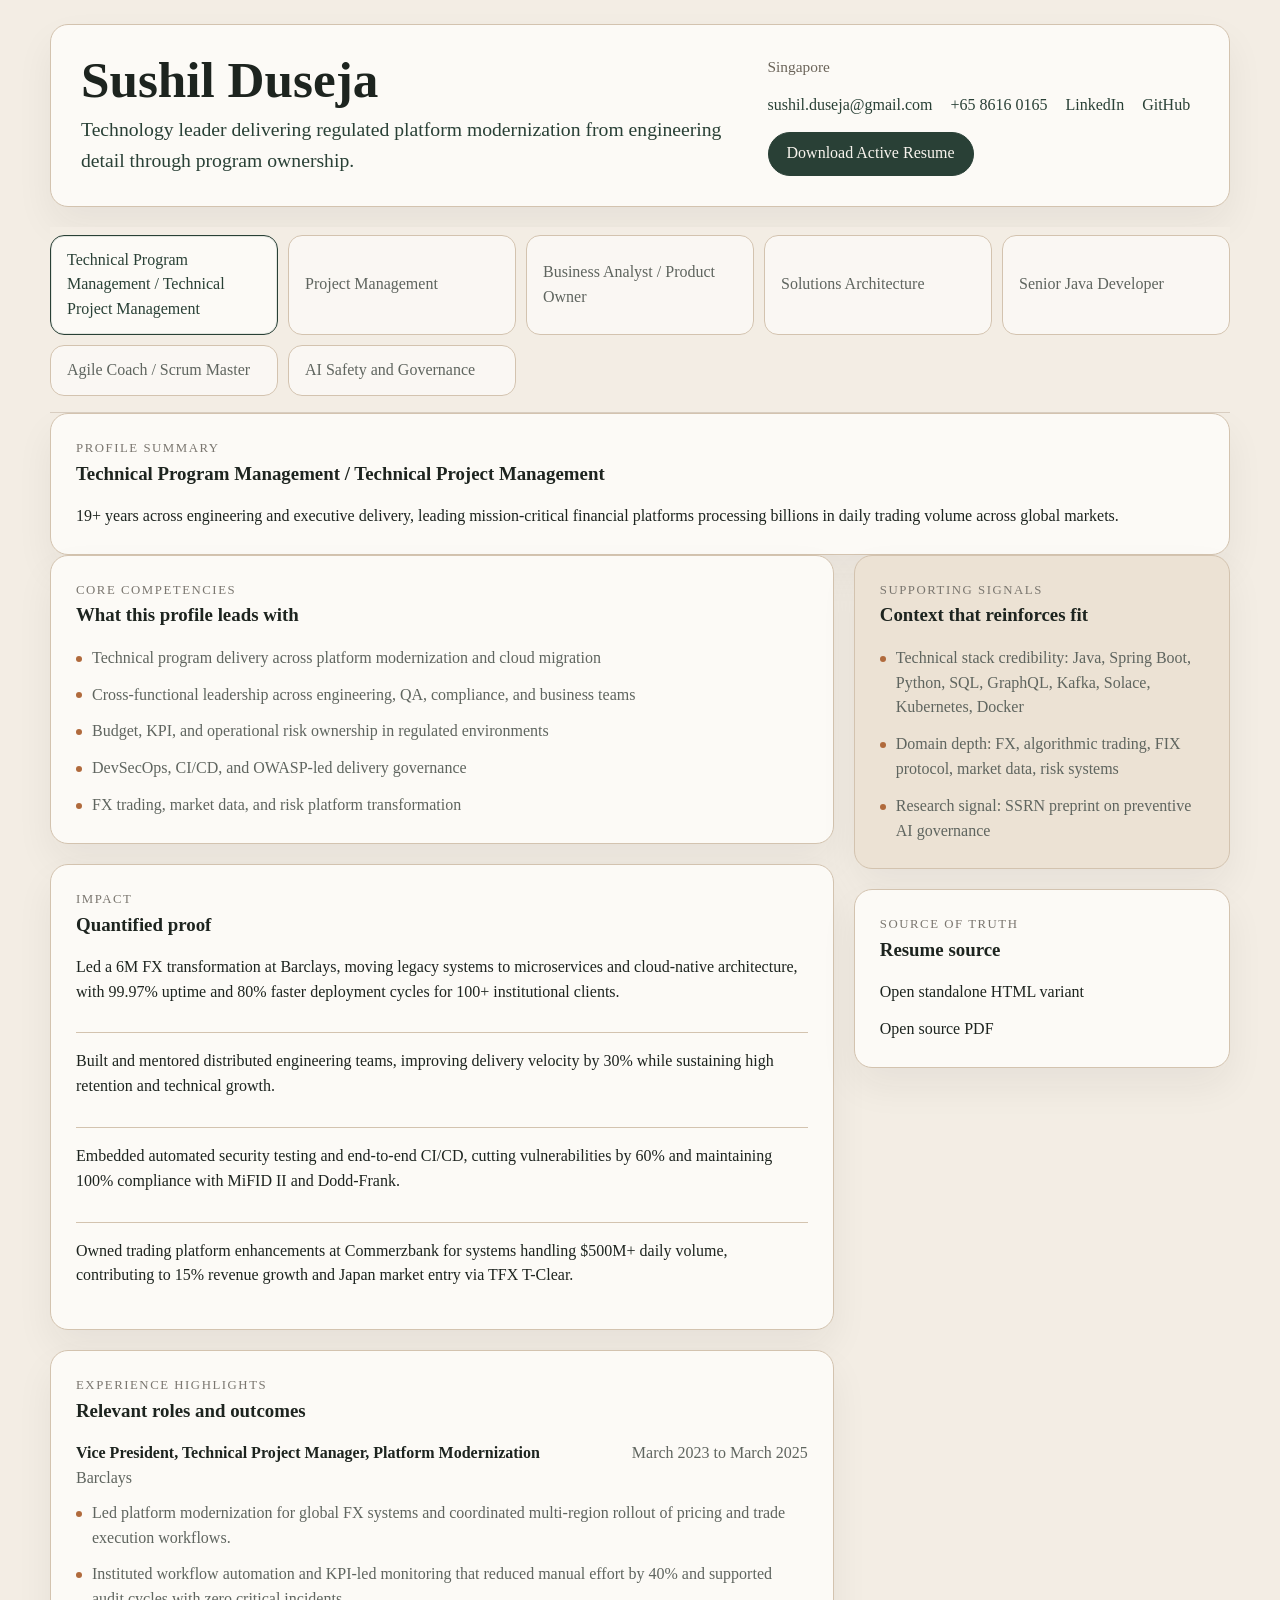
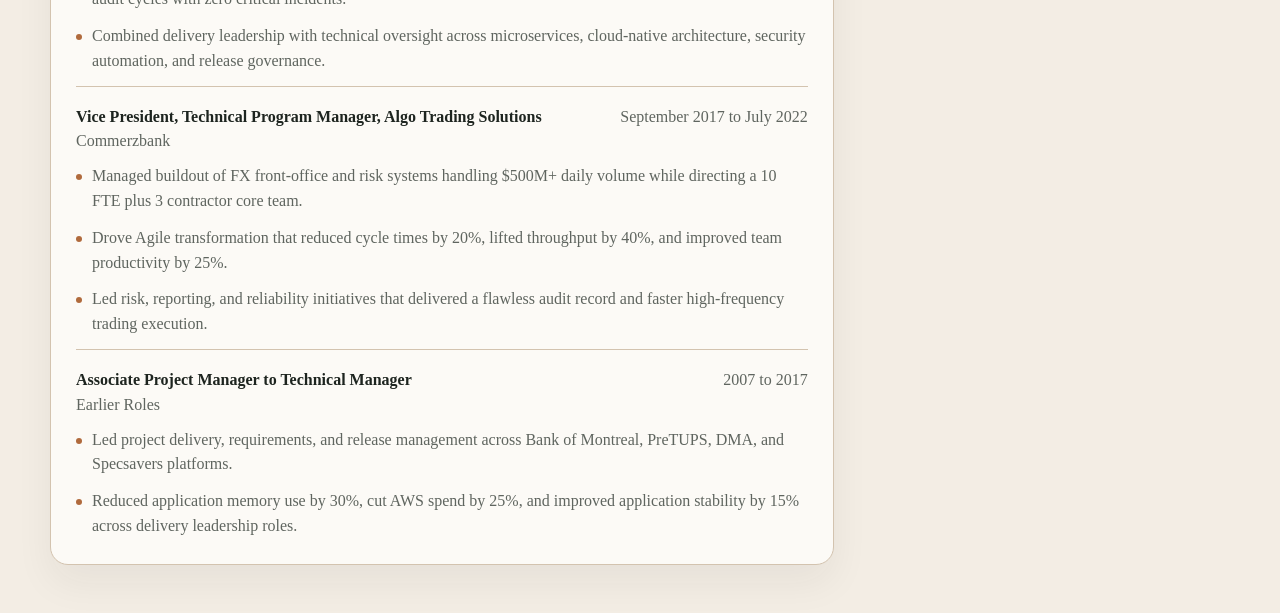
==== index.html @ 8a0b8b5a "Initial Commit" ====
<!doctype html>
<html lang="en">
<head>
  <meta charset="utf-8">
  <meta name="viewport" content="width=device-width, initial-scale=1">
  <title>Sushil Duseja | Interactive Resume</title>
  <meta name="description" content="Interactive recruiter-first resume with seven role-specific profiles and direct PDF downloads.">
  <link rel="stylesheet" href="assets/css/styles.css">
</head>
<body data-page="interactive" data-root="">
  <div class="page-shell">
    <header class="site-header">
      <div class="identity-block">
        <p class="eyebrow ui-hidden">Interactive Resume</p>
        <h1>Sushil Duseja</h1>
        <p class="positioning" id="active-positioning"></p>
      </div>
      <div class="contact-block">
        <p class="contact-location">Singapore</p>
        <div class="contact-links">
          <a href="mailto:sushil.duseja@gmail.com">sushil.duseja@gmail.com</a>
          <a href="tel:+6586160165">+65 8616 0165</a>
          <a href="https://www.linkedin.com/in/sushilduseja" target="_blank" rel="noreferrer">LinkedIn</a>
          <a href="https://github.com/sushilduseja" target="_blank" rel="noreferrer">GitHub</a>
        </div>
        <div class="contact-actions">
          <a class="button button-primary" id="active-pdf-link" href="resume/TPM/Sushil_K_Duseja_Resume.pdf" target="_blank" rel="noreferrer">Download Active Resume</a>
        </div>
      </div>
    </header>

    <nav class="tab-bar" aria-label="Resume categories">
      <div class="tab-list" id="tab-list" role="tablist" aria-orientation="horizontal"></div>
    </nav>

    <main class="content-shell" id="profile-root" tabindex="-1"></main>
  </div>

  <script src="assets/data/resume-data.js"></script>
  <script src="assets/js/app.js"></script>
</body>
</html>
---- assets/css/styles.css ----
:root {
  --color-primary: #294036;
  --color-secondary: #6b6459;
  --color-accent: #b06a3c;
  --color-background: #f3ede4;
  --color-surface: #fcfaf6;
  --color-surface-muted: #ece2d4;
  --color-border: #d3c3af;
  --color-border-strong: #a38c74;
  --color-text: #1d241f;
  --color-text-muted: #5f655f;
  --color-text-soft: #7a766f;
  --shadow-soft: 0 18px 38px rgba(29, 36, 31, 0.06);
  --shadow-lift: 0 14px 30px rgba(29, 36, 31, 0.1);
  --max: 1180px;
  --radius: 18px;
  --transition-fast: 160ms ease;
  --transition-panel: 220ms ease;
}

*,
*::before,
*::after {
  box-sizing: border-box;
}

html {
  scroll-behavior: smooth;
}

body {
  margin: 0;
  font-family: Georgia, "Times New Roman", serif;
  background: var(--color-background);
  color: var(--color-text);
  line-height: 1.55;
}

a {
  color: inherit;
}

button,
a,
input,
textarea,
select {
  font: inherit;
}

.page-shell {
  width: min(calc(100% - 32px), var(--max));
  margin: 0 auto;
  padding: 24px 0 48px;
}

.site-header,
.variant-header,
.section-card,
.summary-card,
.support-card,
.variant-card {
  background: var(--color-surface);
  border: 1px solid var(--color-border);
  border-radius: var(--radius);
  box-shadow: var(--shadow-soft);
  transition: border-color var(--transition-fast), box-shadow var(--transition-fast), transform var(--transition-fast);
}

.site-header,
.variant-header {
  display: grid;
  grid-template-columns: minmax(0, 1.45fr) minmax(320px, 0.95fr);
  gap: 28px;
  padding: 30px;
  margin-bottom: 20px;
}

.eyebrow {
  margin: 0 0 10px;
  font-size: 0.8rem;
  letter-spacing: 0.12em;
  text-transform: uppercase;
  color: var(--color-text-soft);
}

h1,
h2,
h3,
h4,
p {
  margin-top: 0;
}

h1 {
  margin-bottom: 10px;
  font-size: clamp(2.15rem, 4vw, 3.7rem);
  line-height: 0.96;
}

.positioning {
  margin-bottom: 0;
  font-size: 1.23rem;
  color: var(--color-primary);
  max-width: 44rem;
}

.variant-positioning {
  margin-bottom: 0;
  font-size: 1.05rem;
  color: var(--color-primary);
  max-width: 44rem;
}

.contact-block,
.variant-meta {
  display: flex;
  flex-direction: column;
  align-items: flex-start;
  gap: 14px;
  color: var(--color-text-muted);
  justify-content: space-between;
}

.contact-block p,
.variant-meta p {
  margin-bottom: 0;
}

.contact-location {
  font-size: 0.96rem;
  color: var(--color-secondary);
}

.contact-links {
  display: flex;
  flex-wrap: wrap;
  gap: 10px 18px;
  align-items: center;
}

.contact-links a,
.variant-meta a {
  text-decoration: none;
}

.contact-links a {
  color: var(--color-primary);
}

.contact-links a:hover,
.contact-links a:focus-visible,
.meta-list a:hover,
.meta-list a:focus-visible,
.variant-meta a:hover,
.variant-meta a:focus-visible {
  color: var(--color-accent);
}

.contact-actions {
  display: flex;
  flex-wrap: wrap;
  gap: 12px;
}

.button {
  display: inline-flex;
  align-items: center;
  justify-content: center;
  min-height: 44px;
  padding: 0 18px;
  border-radius: 999px;
  border: 1px solid var(--color-border-strong);
  text-decoration: none;
  transition: background-color var(--transition-fast), color var(--transition-fast), border-color var(--transition-fast), transform var(--transition-fast), box-shadow var(--transition-fast);
}

.button:hover,
.button:focus-visible {
  transform: translateY(-1px);
  box-shadow: 0 10px 18px rgba(176, 106, 60, 0.12);
}

.button-primary {
  background: var(--color-primary);
  border-color: var(--color-primary);
  color: #f8f4ee;
}

.button-primary:hover,
.button-primary:focus-visible {
  background: #1f3028;
  border-color: #1f3028;
}

.tab-bar {
  position: sticky;
  top: 0;
  z-index: 20;
  padding: 8px 0 16px;
  background: rgba(243, 237, 228, 0.96);
  border-bottom: 1px solid rgba(163, 140, 116, 0.32);
  backdrop-filter: blur(8px);
}

.tab-list {
  display: grid;
  grid-template-columns: repeat(auto-fit, minmax(220px, 1fr));
  gap: 10px;
}

.tab {
  min-height: 44px;
  width: 100%;
  padding: 12px 16px;
  border-radius: 14px;
  border: 1px solid var(--color-border);
  background: rgba(252, 250, 246, 0.84);
  color: var(--color-text-muted);
  cursor: pointer;
  text-align: left;
  transition: background-color var(--transition-fast), border-color var(--transition-fast), color var(--transition-fast), transform var(--transition-fast), box-shadow var(--transition-fast);
}

.tab:hover,
.tab:focus-visible {
  border-color: var(--color-border-strong);
  color: var(--color-text);
  box-shadow: 0 8px 16px rgba(29, 36, 31, 0.06);
}

.tab[aria-selected="true"] {
  background: var(--color-surface);
  border-color: var(--color-primary);
  color: var(--color-primary);
  box-shadow: inset 0 0 0 1px rgba(41, 64, 54, 0.12);
}

.content-shell,
.variant-shell {
  display: grid;
  gap: 20px;
}

.profile-grid {
  display: grid;
  grid-template-columns: minmax(0, 1.5fr) minmax(290px, 0.72fr);
  gap: 20px;
  align-items: start;
}

.main-column,
.side-column {
  display: grid;
  gap: 20px;
}

.section-card,
.summary-card,
.support-card,
.variant-card {
  padding: 25px;
}

.summary-card p:last-child,
.section-card p:last-child,
.support-card p:last-child {
  margin-bottom: 0;
}

.summary-card {
  animation: fadeUp var(--transition-panel);
}

.profile-panel {
  animation: fadePanel var(--transition-panel);
}

.section-header {
  display: flex;
  align-items: center;
  justify-content: space-between;
  gap: 16px;
  margin-bottom: 16px;
}

.section-title {
  margin-bottom: 0;
  font-size: 1.18rem;
}

.section-kicker {
  font-size: 0.8rem;
  letter-spacing: 0.12em;
  text-transform: uppercase;
  color: var(--color-text-soft);
}

.compact-list,
.signal-list,
.impact-list,
.experience-list,
.meta-list {
  display: grid;
  gap: 12px;
  padding: 0;
  margin: 0;
  list-style: none;
}

.compact-list li,
.signal-list li {
  padding-left: 16px;
  position: relative;
  color: var(--color-text-muted);
}

.compact-list li::before,
.signal-list li::before {
  content: "";
  position: absolute;
  left: 0;
  top: 0.62em;
  width: 6px;
  height: 6px;
  border-radius: 50%;
  background: var(--color-accent);
}

.impact-list li {
  padding: 16px 0;
  border-top: 1px solid var(--color-border);
}

.impact-list li:first-child {
  padding-top: 0;
  border-top: 0;
}

.experience-item {
  padding-top: 18px;
  border-top: 1px solid var(--color-border);
}

.experience-item:first-child {
  padding-top: 0;
  border-top: 0;
}

.experience-topline {
  display: flex;
  flex-wrap: wrap;
  justify-content: space-between;
  gap: 8px 16px;
  margin-bottom: 10px;
}

.experience-role {
  font-weight: 700;
}

.experience-company,
.experience-dates {
  color: var(--color-text-muted);
}

.support-card {
  background: var(--color-surface-muted);
}

.meta-list a {
  text-decoration: none;
}

.variant-page {
  width: min(calc(100% - 32px), 920px);
  margin: 0 auto;
  padding: 24px 0 48px;
}

.variant-card .summary-card,
.variant-card .support-card,
.variant-card .section-card {
  box-shadow: none;
}

.variant-actions {
  display: flex;
  flex-wrap: wrap;
  gap: 10px;
}

.print-note {
  margin: 0;
  font-size: 0.92rem;
  color: var(--color-text-soft);
}

.hidden,
.ui-hidden {
  display: none !important;
}

@keyframes fadeUp {
  from {
    opacity: 0;
    transform: translateY(8px);
  }
  to {
    opacity: 1;
    transform: translateY(0);
  }
}

@keyframes fadePanel {
  from {
    opacity: 0;
    transform: translateY(10px);
  }
  to {
    opacity: 1;
    transform: translateY(0);
  }
}

@media (hover: hover) {
  .section-card:hover,
  .summary-card:hover,
  .support-card:hover,
  .variant-header:hover,
  .site-header:hover {
    border-color: var(--color-border-strong);
    box-shadow: var(--shadow-lift);
  }
}

@media (max-width: 1080px) {
  .site-header,
  .variant-header {
    grid-template-columns: 1fr;
  }
}

@media (max-width: 920px) {
  .profile-grid {
    grid-template-columns: 1fr;
  }

  .page-shell,
  .variant-page {
    width: min(calc(100% - 28px), var(--max));
  }

  .tab-list {
    grid-template-columns: repeat(auto-fit, minmax(200px, 1fr));
  }
}

@media (max-width: 760px) {
  .site-header,
  .variant-header,
  .section-card,
  .summary-card,
  .support-card,
  .variant-card {
    padding: 22px;
  }

  .contact-links,
  .variant-actions {
    width: 100%;
  }

  .variant-actions .button,
  .contact-actions .button {
    width: 100%;
  }
}

@media (max-width: 640px) {
  .page-shell,
  .variant-page {
    width: min(calc(100% - 20px), var(--max));
    padding-top: 16px;
  }

  .site-header,
  .variant-header,
  .section-card,
  .summary-card,
  .support-card,
  .variant-card {
    padding: 18px;
    border-radius: 14px;
  }

  h1 {
    font-size: 2.1rem;
  }

  .positioning {
    font-size: 1.08rem;
  }

  .variant-positioning {
    font-size: 1rem;
  }

  .tab-list {
    grid-template-columns: 1fr;
  }

  .tab {
    min-height: 48px;
  }

  .experience-topline {
    flex-direction: column;
    align-items: flex-start;
  }
}

@media (prefers-reduced-motion: reduce) {
  *,
  *::before,
  *::after {
    animation-duration: 0.01ms !important;
    animation-iteration-count: 1 !important;
    transition-duration: 0.01ms !important;
    scroll-behavior: auto !important;
  }
}

@media print {
  body {
    background: #ffffff;
    color: #000000;
  }

  .page-shell,
  .variant-page {
    width: 100%;
    margin: 0;
    padding: 0;
  }

  .tab-bar,
  .button,
  .print-note {
    display: none !important;
  }

  .site-header,
  .variant-header,
  .section-card,
  .summary-card,
  .support-card,
  .variant-card {
    box-shadow: none;
    border-color: #cfcfcf;
    break-inside: avoid;
  }
}
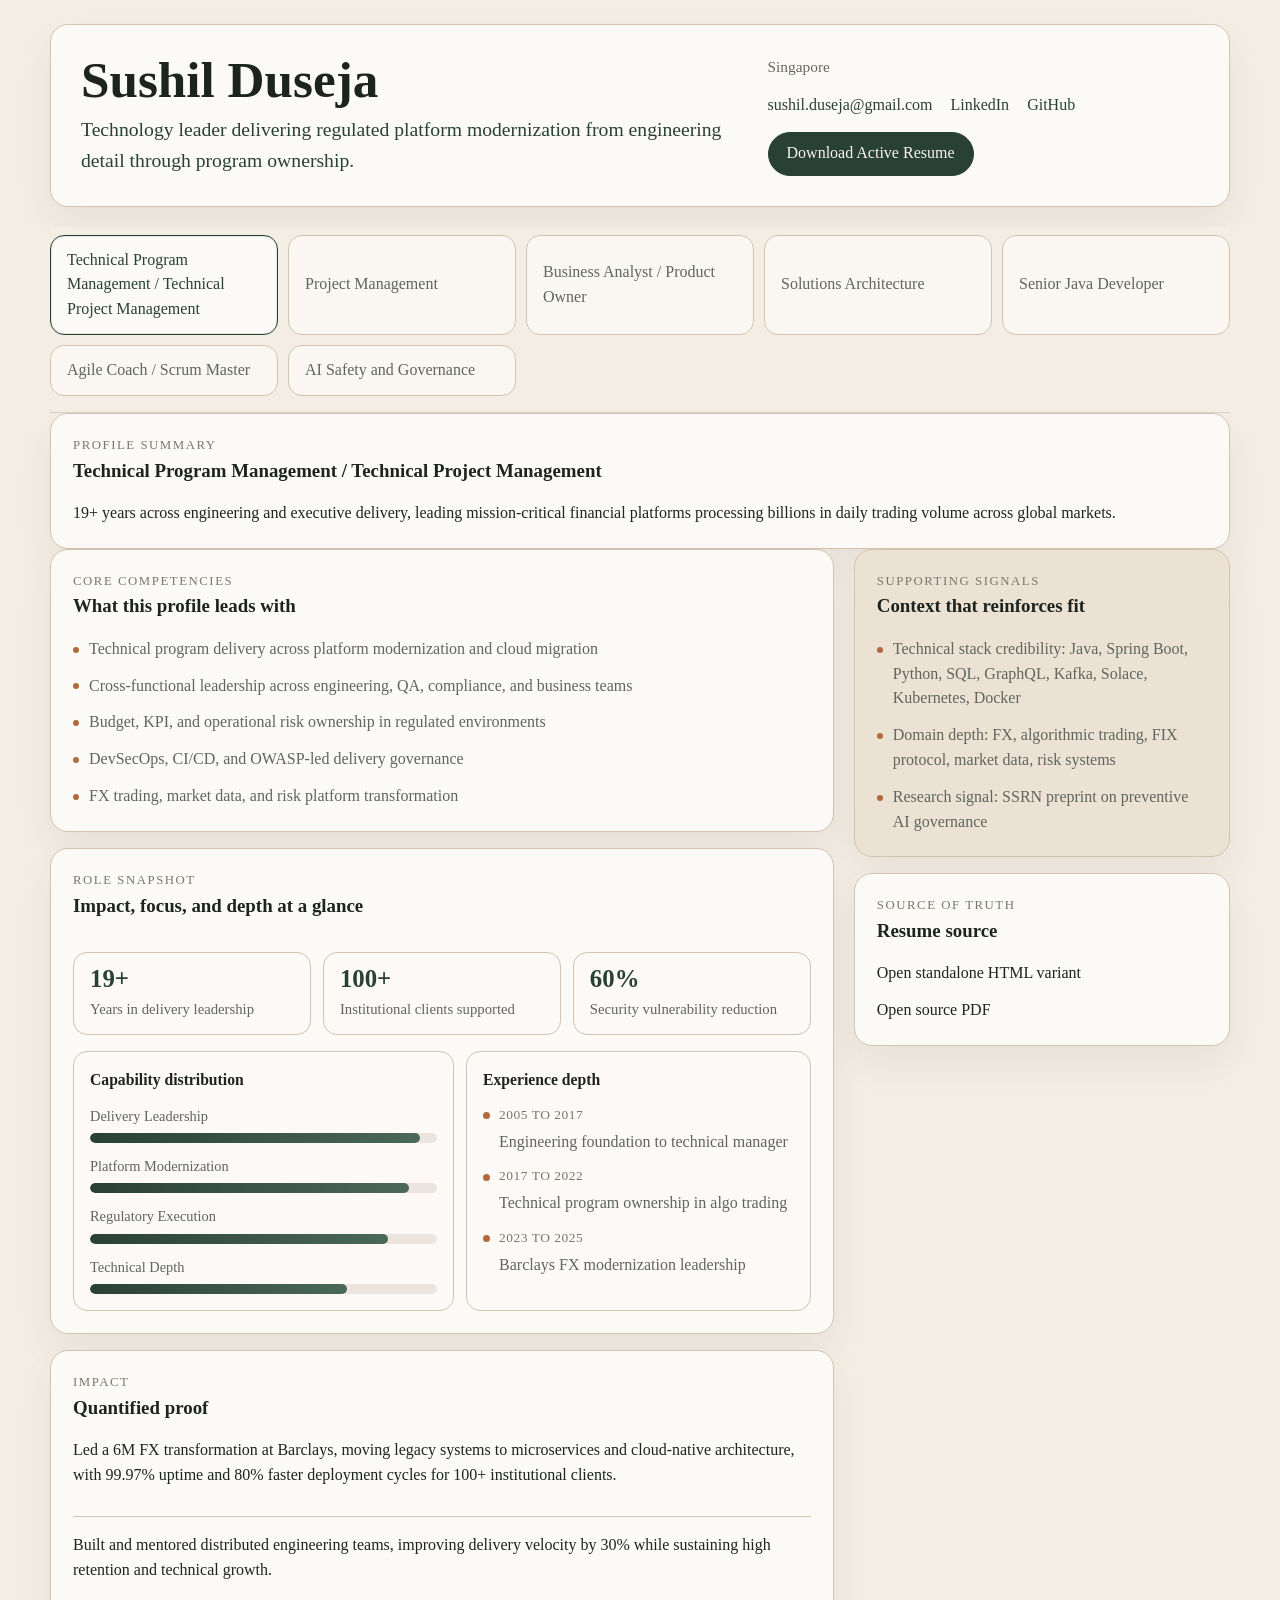
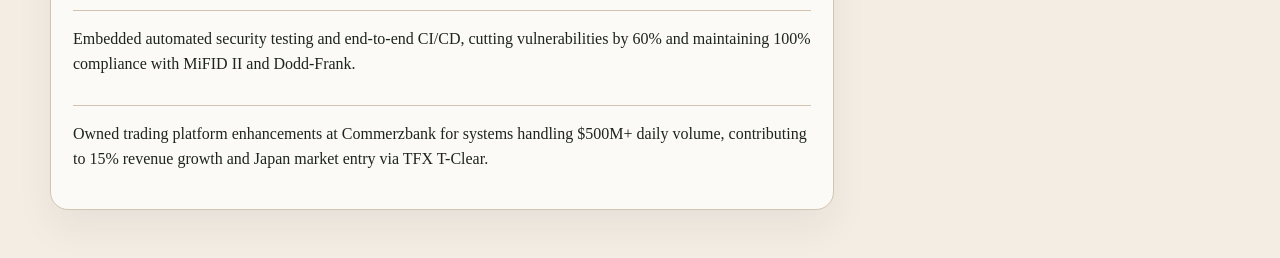
==== commit d07750c4: "Refactor visual components and update resume data structure for enhanced profile presentation" ====
--- a/index.html
+++ b/index.html
@@ -19,7 +19,6 @@
         <p class="contact-location">Singapore</p>
         <div class="contact-links">
           <a href="mailto:sushil.duseja@gmail.com">sushil.duseja@gmail.com</a>
-          <a href="tel:+6586160165">+65 8616 0165</a>
           <a href="https://www.linkedin.com/in/sushilduseja" target="_blank" rel="noreferrer">LinkedIn</a>
           <a href="https://github.com/sushilduseja" target="_blank" rel="noreferrer">GitHub</a>
         </div>
--- a/assets/css/styles.css
+++ b/assets/css/styles.css
@@ -239,7 +239,7 @@
 .content-shell,
 .variant-shell {
   display: grid;
-  gap: 20px;
+  gap: 16px;
 }
 
 .profile-grid {
@@ -252,14 +252,14 @@
 .main-column,
 .side-column {
   display: grid;
-  gap: 20px;
+  gap: 16px;
 }
 
 .section-card,
 .summary-card,
 .support-card,
 .variant-card {
-  padding: 25px;
+  padding: 22px;
 }
 
 .summary-card p:last-child,
@@ -273,7 +273,134 @@
 }
 
 .profile-panel {
-  animation: fadePanel var(--transition-panel);
+  animation: fadePanel 190ms ease-out;
+}
+
+.unified-profile-grid {
+  align-items: start;
+}
+
+.unified-visuals {
+  display: grid;
+  gap: 16px;
+}
+
+.visual-metrics-grid {
+  display: grid;
+  grid-template-columns: repeat(3, minmax(0, 1fr));
+  gap: 12px;
+}
+
+.visual-metric,
+.visual-panel {
+  border: 1px solid var(--color-border);
+  border-radius: 14px;
+  background: rgba(252, 250, 246, 0.88);
+}
+
+.visual-metric {
+  padding: 14px 16px;
+}
+
+.visual-metric-value {
+  font-size: 1.55rem;
+  line-height: 1;
+  font-weight: 700;
+  color: var(--color-primary);
+  margin-bottom: 6px;
+}
+
+.visual-metric-label {
+  font-size: 0.92rem;
+  color: var(--color-text-muted);
+}
+
+.visual-detail-grid {
+  display: grid;
+  grid-template-columns: minmax(0, 1.05fr) minmax(0, 0.95fr);
+  gap: 12px;
+}
+
+.visual-panel {
+  padding: 16px;
+}
+
+.visual-panel-title {
+  margin: 0 0 12px;
+  font-size: 0.98rem;
+  color: var(--color-text);
+}
+
+.focus-chart {
+  display: grid;
+  gap: 12px;
+}
+
+.focus-row {
+  display: grid;
+  gap: 6px;
+}
+
+.focus-topline {
+  display: flex;
+  justify-content: flex-start;
+  gap: 12px;
+  font-size: 0.9rem;
+  color: var(--color-text-muted);
+}
+
+.focus-track {
+  width: 100%;
+  height: 10px;
+  overflow: hidden;
+  border-radius: 999px;
+  background: rgba(163, 140, 116, 0.18);
+}
+
+.focus-fill {
+  height: 100%;
+  border-radius: inherit;
+  background: linear-gradient(90deg, var(--color-primary), #4b6859);
+  width: 0%;
+  transition: width 760ms cubic-bezier(0.22, 1, 0.36, 1);
+  will-change: width;
+}
+
+.timeline-list {
+  display: grid;
+  gap: 12px;
+  margin: 0;
+  padding: 0;
+  list-style: none;
+}
+
+.timeline-item {
+  position: relative;
+  display: grid;
+  gap: 4px;
+  padding-left: 16px;
+}
+
+.timeline-item::before {
+  content: "";
+  position: absolute;
+  top: 0.45rem;
+  left: 0;
+  width: 7px;
+  height: 7px;
+  border-radius: 50%;
+  background: var(--color-accent);
+}
+
+.timeline-period {
+  font-size: 0.84rem;
+  letter-spacing: 0.04em;
+  text-transform: uppercase;
+  color: var(--color-text-soft);
+}
+
+.timeline-label {
+  color: var(--color-text-muted);
 }
 
 .section-header {
@@ -415,7 +542,7 @@
 @keyframes fadePanel {
   from {
     opacity: 0;
-    transform: translateY(10px);
+    transform: translateY(8px);
   }
   to {
     opacity: 1;
@@ -454,6 +581,11 @@
   .tab-list {
     grid-template-columns: repeat(auto-fit, minmax(200px, 1fr));
   }
+
+  .visual-metrics-grid,
+  .visual-detail-grid {
+    grid-template-columns: 1fr;
+  }
 }
 
 @media (max-width: 760px) {
@@ -471,6 +603,10 @@
     width: 100%;
   }
 
+  .contact-links {
+    gap: 10px 14px;
+  }
+
   .variant-actions .button,
   .contact-actions .button {
     width: 100%;
@@ -517,6 +653,15 @@
   .experience-topline {
     flex-direction: column;
     align-items: flex-start;
+  }
+
+  .visual-metrics-grid {
+    gap: 10px;
+  }
+
+  .visual-metric,
+  .visual-panel {
+    padding: 14px;
   }
 }
 
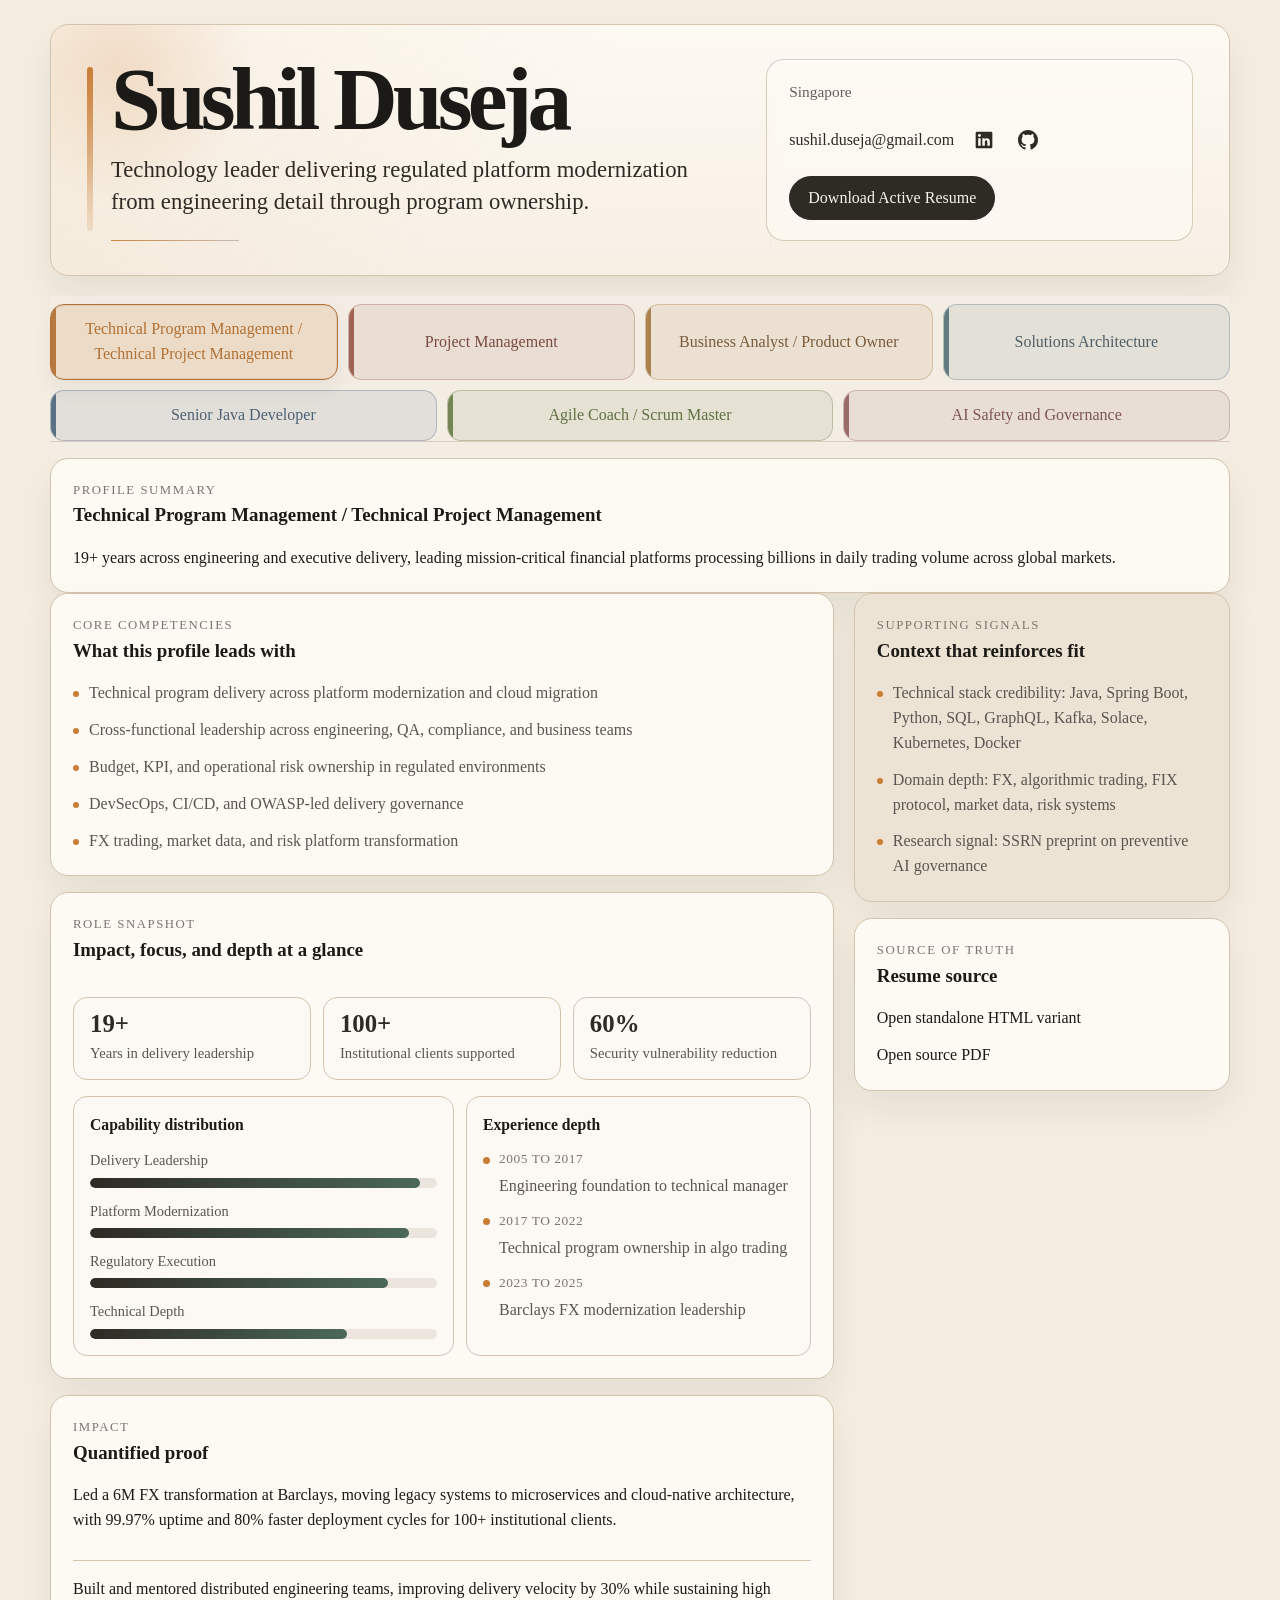
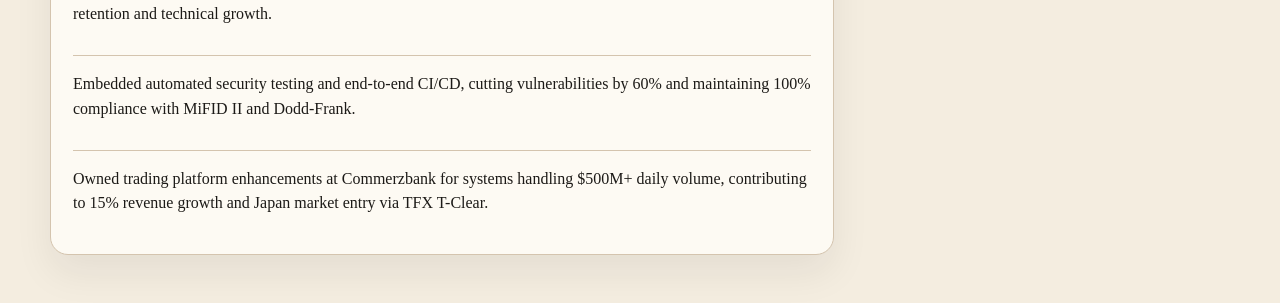
==== commit 7310a539: "Enhance contact links with icon support and adjust layout spacing" ====
--- a/index.html
+++ b/index.html
@@ -19,8 +19,16 @@
         <p class="contact-location">Singapore</p>
         <div class="contact-links">
           <a href="mailto:sushil.duseja@gmail.com">sushil.duseja@gmail.com</a>
-          <a href="https://www.linkedin.com/in/sushilduseja" target="_blank" rel="noreferrer">LinkedIn</a>
-          <a href="https://github.com/sushilduseja" target="_blank" rel="noreferrer">GitHub</a>
+          <a href="https://www.linkedin.com/in/sushilduseja" target="_blank" rel="noreferrer" class="icon-link linkedin-link">
+            <svg aria-label="LinkedIn" viewBox="0 0 24 24" width="20" height="20" fill="currentColor">
+              <path d="M20.5 2h-17A1.5 1.5 0 002 3.5v17A1.5 1.5 0 003.5 22h17a1.5 1.5 0 001.5-1.5v-17A1.5 1.5 0 0020.5 2zM8 19H5v-9h3zM6.5 8.25A1.75 1.75 0 118.3 6.5a1.78 1.78 0 01-1.8 1.75zM19 19h-3v-4.74c0-1.42-.6-1.93-1.38-1.93A1.74 1.74 0 0013 14.19a.66.66 0 000 .14V19h-3v-9h2.9v1.3a3.11 3.11 0 012.7-1.4c1.55 0 3.36.86 3.36 3.66z"/>
+            </svg>
+          </a>
+          <a href="https://github.com/sushilduseja" target="_blank" rel="noreferrer" class="icon-link github-link">
+            <svg aria-label="GitHub" viewBox="0 0 24 24" width="20" height="20" fill="currentColor">
+              <path d="M12 0c-6.626 0-12 5.373-12 12 0 5.302 3.438 9.8 8.207 11.387.599.111.793-.261.793-.577v-2.234c-3.338.726-4.033-1.416-4.033-1.416-.546-1.387-1.333-1.756-1.333-1.756-1.089-.745.083-.729.083-.729 1.205.084 1.839 1.237 1.839 1.237 1.07 1.834 2.807 1.304 3.492.997.107-.775.418-1.305.762-1.604-2.665-.305-5.467-1.334-5.467-5.931 0-1.311.469-2.381 1.236-3.221-.124-.303-.535-1.524.117-3.176 0 0 1.008-.322 3.301 1.23.957-.266 1.983-.399 3.003-.404 1.02.005 2.047.138 3.006.404 2.291-1.552 3.297-1.23 3.297-1.23.653 1.653.242 2.874.118 3.176.77.84 1.235 1.911 1.235 3.221 0 4.609-2.807 5.624-5.479 5.921.43.372.823 1.102.823 2.222v 3.293c0 .319.192.694.801.576 4.765-1.589 8.199-6.086 8.199-11.386 0-6.627-5.373-12-12-12z"/>
+            </svg>
+          </a>
         </div>
         <div class="contact-actions">
           <a class="button button-primary" id="active-pdf-link" href="resume/TPM/Sushil_K_Duseja_Resume.pdf" target="_blank" rel="noreferrer">Download Active Resume</a>
--- a/assets/css/styles.css
+++ b/assets/css/styles.css
@@ -1,17 +1,17 @@
 :root {
-  --color-primary: #294036;
-  --color-secondary: #6b6459;
-  --color-accent: #b06a3c;
-  --color-background: #f3ede4;
-  --color-surface: #fcfaf6;
-  --color-surface-muted: #ece2d4;
-  --color-border: #d3c3af;
-  --color-border-strong: #a38c74;
-  --color-text: #1d241f;
-  --color-text-muted: #5f655f;
-  --color-text-soft: #7a766f;
-  --shadow-soft: 0 18px 38px rgba(29, 36, 31, 0.06);
-  --shadow-lift: 0 14px 30px rgba(29, 36, 31, 0.1);
+  --color-primary: #2e2a24;
+  --color-secondary: #655e55;
+  --color-accent: #c97c34;
+  --color-background: #f4ede0;
+  --color-surface: #fdfaf3;
+  --color-surface-muted: #ece3d5;
+  --color-border: #d4c4ae;
+  --color-border-strong: #a8906c;
+  --color-text: #1c1a17;
+  --color-text-muted: #5a5550;
+  --color-text-soft: #7c766e;
+  --shadow-soft: 0 18px 38px rgba(28, 26, 23, 0.07);
+  --shadow-lift: 0 14px 30px rgba(28, 26, 23, 0.12);
   --max: 1180px;
   --radius: 18px;
   --transition-fast: 160ms ease;
@@ -72,8 +72,39 @@
   display: grid;
   grid-template-columns: minmax(0, 1.45fr) minmax(320px, 0.95fr);
   gap: 28px;
-  padding: 30px;
+  padding: 34px 36px;
   margin-bottom: 20px;
+}
+
+.site-header {
+  position: relative;
+  overflow: hidden;
+  isolation: isolate;
+  background:
+    linear-gradient(135deg, rgba(201, 124, 52, 0.08) 0%, rgba(201, 124, 52, 0) 42%),
+    linear-gradient(180deg, #fdfaf3 0%, #f7efe4 100%);
+}
+
+.site-header::before {
+  content: "";
+  position: absolute;
+  left: -72px;
+  top: -96px;
+  width: 280px;
+  height: 280px;
+  border-radius: 50%;
+  background: radial-gradient(circle, rgba(201, 124, 52, 0.22) 0%, rgba(201, 124, 52, 0) 68%);
+  opacity: 0.8;
+  pointer-events: none;
+}
+
+.site-header::after {
+  content: "";
+  position: absolute;
+  inset: 18px auto 18px 61%;
+  width: 1px;
+  background: linear-gradient(180deg, rgba(168, 144, 108, 0), rgba(168, 144, 108, 0.48), rgba(168, 144, 108, 0));
+  pointer-events: none;
 }
 
 .eyebrow {
@@ -122,6 +153,61 @@
   justify-content: space-between;
 }
 
+.identity-block,
+.contact-block {
+  position: relative;
+  z-index: 1;
+}
+
+.identity-block {
+  padding-left: 24px;
+}
+
+.identity-block h1 {
+  margin-bottom: 14px;
+  font-size: clamp(3.3rem, 7vw, 5.6rem);
+  line-height: 0.9;
+  letter-spacing: -0.055em;
+  text-wrap: balance;
+}
+
+.site-header .positioning {
+  font-size: clamp(1.18rem, 2vw, 1.42rem);
+  max-width: 38rem;
+  line-height: 1.42;
+  text-wrap: balance;
+}
+
+.identity-block::before {
+  content: "";
+  position: absolute;
+  left: 0;
+  top: 8px;
+  bottom: 10px;
+  width: 6px;
+  border-radius: 999px;
+  background: linear-gradient(180deg, var(--color-accent), rgba(201, 124, 52, 0.14));
+}
+
+.identity-block::after {
+  content: "";
+  display: block;
+  width: 128px;
+  height: 1px;
+  margin-top: 22px;
+  background: linear-gradient(90deg, rgba(201, 124, 52, 0.92), rgba(46, 42, 36, 0.24));
+}
+
+.contact-block {
+  align-self: stretch;
+  padding: 20px 22px;
+  border-radius: 18px;
+  border: 1px solid rgba(168, 144, 108, 0.42);
+  background: rgba(253, 250, 243, 0.76);
+  box-shadow: inset 0 1px 0 rgba(255, 255, 255, 0.7);
+  backdrop-filter: blur(6px);
+}
+
 .contact-block p,
 .variant-meta p {
   margin-bottom: 0;
@@ -135,7 +221,7 @@
 .contact-links {
   display: flex;
   flex-wrap: wrap;
-  gap: 10px 18px;
+  gap: 14px 16px;
   align-items: center;
 }
 
@@ -146,6 +232,28 @@
 
 .contact-links a {
   color: var(--color-primary);
+}
+
+.icon-link {
+  display: inline-flex;
+  align-items: center;
+  justify-content: center;
+  width: 28px;
+  height: 28px;
+  border-radius: 6px;
+  transition: background-color var(--transition-fast), color var(--transition-fast), transform var(--transition-fast);
+}
+
+.icon-link:hover,
+.icon-link:focus-visible {
+  background-color: rgba(201, 124, 52, 0.12);
+  color: var(--color-accent);
+  transform: translateY(-2px);
+}
+
+.icon-link svg {
+  width: 20px;
+  height: 20px;
 }
 
 .contact-links a:hover,
@@ -199,41 +307,116 @@
   z-index: 20;
   padding: 8px 0 16px;
   background: rgba(243, 237, 228, 0.96);
+  border-bottom: none;
+  backdrop-filter: blur(8px);
+}
+
+.tab-list {
+  display: flex;
+  flex-wrap: wrap;
+  gap: 10px;
   border-bottom: 1px solid rgba(163, 140, 116, 0.32);
-  backdrop-filter: blur(8px);
-}
-
-.tab-list {
-  display: grid;
-  grid-template-columns: repeat(auto-fit, minmax(220px, 1fr));
-  gap: 10px;
 }
 
 .tab {
+  --tab-ink: var(--color-text-muted);
+  --tab-border-local: var(--color-border);
+  --tab-bg: rgba(252, 250, 243, 0.84);
+  --tab-strong: var(--color-primary);
+  --tab-active-bg: rgba(253, 250, 243, 0.98);
+  flex: 1 1 calc(25% - 8px);
   min-height: 44px;
   width: 100%;
   padding: 12px 16px;
   border-radius: 14px;
-  border: 1px solid var(--color-border);
-  background: rgba(252, 250, 246, 0.84);
-  color: var(--color-text-muted);
+  position: relative;
+  overflow: hidden;
+  border: 1px solid var(--tab-border-local);
+  background: var(--tab-bg);
+  color: var(--tab-ink);
   cursor: pointer;
-  text-align: left;
+  text-align: center;
   transition: background-color var(--transition-fast), border-color var(--transition-fast), color var(--transition-fast), transform var(--transition-fast), box-shadow var(--transition-fast);
+}
+
+.tab::before {
+  content: "";
+  position: absolute;
+  inset: 0 auto 0 0;
+  width: 5px;
+  border-radius: 14px 0 0 14px;
+  background: var(--tab-strong);
+  opacity: 0.92;
 }
 
 .tab:hover,
 .tab:focus-visible {
-  border-color: var(--color-border-strong);
+  border-color: var(--tab-strong);
   color: var(--color-text);
   box-shadow: 0 8px 16px rgba(29, 36, 31, 0.06);
 }
 
 .tab[aria-selected="true"] {
-  background: var(--color-surface);
-  border-color: var(--color-primary);
-  color: var(--color-primary);
-  box-shadow: inset 0 0 0 1px rgba(41, 64, 54, 0.12);
+  background: var(--tab-active-bg);
+  border-color: var(--tab-strong);
+  color: var(--tab-strong);
+  box-shadow: inset 0 0 0 1px rgba(46, 42, 36, 0.08), 0 10px 22px rgba(28, 26, 23, 0.06);
+}
+
+.tab[data-profile-id="tpm"] {
+  --tab-ink: #6c4d2c;
+  --tab-border-local: rgba(176, 117, 58, 0.34);
+  --tab-bg: rgba(201, 124, 52, 0.1);
+  --tab-strong: #b17034;
+  --tab-active-bg: rgba(201, 124, 52, 0.16);
+}
+
+.tab[data-profile-id="pm"] {
+  --tab-ink: #7a4c41;
+  --tab-border-local: rgba(153, 88, 72, 0.34);
+  --tab-bg: rgba(153, 88, 72, 0.1);
+  --tab-strong: #975848;
+  --tab-active-bg: rgba(153, 88, 72, 0.16);
+}
+
+.tab[data-profile-id="ba"] {
+  --tab-ink: #7a5b3a;
+  --tab-border-local: rgba(168, 121, 66, 0.34);
+  --tab-bg: rgba(168, 121, 66, 0.1);
+  --tab-strong: #a87942;
+  --tab-active-bg: rgba(168, 121, 66, 0.16);
+}
+
+.tab[data-profile-id="sa"] {
+  --tab-ink: #4f5f65;
+  --tab-border-local: rgba(86, 114, 122, 0.34);
+  --tab-bg: rgba(86, 114, 122, 0.1);
+  --tab-strong: #56727a;
+  --tab-active-bg: rgba(86, 114, 122, 0.16);
+}
+
+.tab[data-profile-id="jd"] {
+  --tab-ink: #4d6274;
+  --tab-border-local: rgba(79, 104, 126, 0.34);
+  --tab-bg: rgba(79, 104, 126, 0.1);
+  --tab-strong: #4f687e;
+  --tab-active-bg: rgba(79, 104, 126, 0.16);
+}
+
+.tab[data-profile-id="sm"] {
+  --tab-ink: #5f7042;
+  --tab-border-local: rgba(106, 125, 74, 0.34);
+  --tab-bg: rgba(106, 125, 74, 0.1);
+  --tab-strong: #6a7d4a;
+  --tab-active-bg: rgba(106, 125, 74, 0.16);
+}
+
+.tab[data-profile-id="ai"] {
+  --tab-ink: #7d5554;
+  --tab-border-local: rgba(146, 96, 94, 0.34);
+  --tab-bg: rgba(146, 96, 94, 0.1);
+  --tab-strong: #92605e;
+  --tab-active-bg: rgba(146, 96, 94, 0.16);
 }
 
 .content-shell,
@@ -550,6 +733,21 @@
   }
 }
 
+@keyframes heroRise {
+  from {
+    opacity: 0;
+    transform: translateY(12px);
+  }
+  to {
+    opacity: 1;
+    transform: translateY(0);
+  }
+}
+
+.identity-block {
+  animation: heroRise 600ms cubic-bezier(0.22, 1, 0.36, 1) both;
+}
+
 @media (hover: hover) {
   .section-card:hover,
   .summary-card:hover,
@@ -566,6 +764,10 @@
   .variant-header {
     grid-template-columns: 1fr;
   }
+
+  .site-header::after {
+    display: none;
+  }
 }
 
 @media (max-width: 920px) {
@@ -578,8 +780,8 @@
     width: min(calc(100% - 28px), var(--max));
   }
 
-  .tab-list {
-    grid-template-columns: repeat(auto-fit, minmax(200px, 1fr));
+  .tab {
+    flex-basis: calc(33.333% - 7px);
   }
 
   .visual-metrics-grid,
@@ -642,11 +844,8 @@
     font-size: 1rem;
   }
 
-  .tab-list {
-    grid-template-columns: 1fr;
-  }
-
   .tab {
+    flex-basis: 100%;
     min-height: 48px;
   }
 
